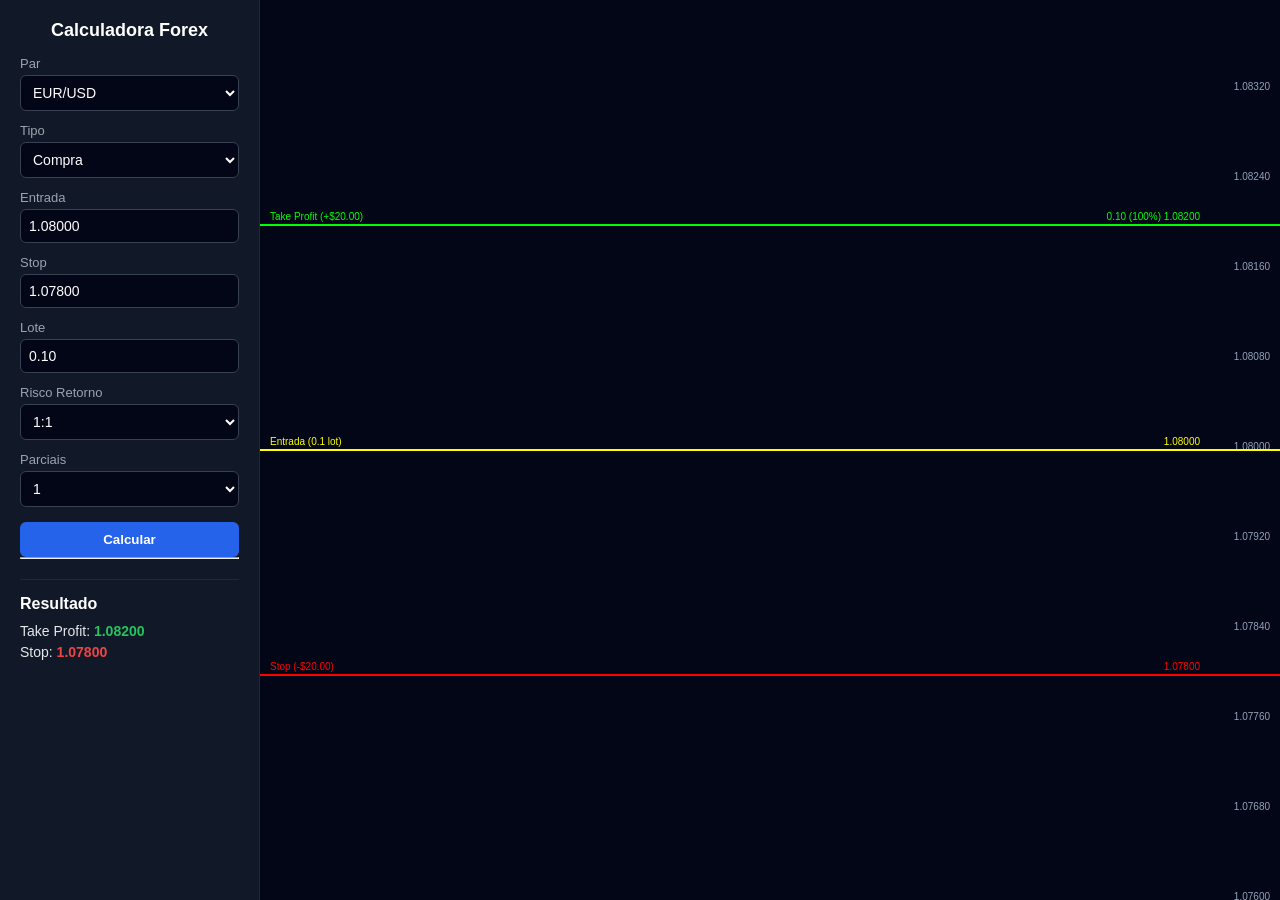
==== index.html @ 3d3c3da0 "Add files via upload" ====
<!DOCTYPE html>
<html lang="pt-BR">

<head>
<meta charset="UTF-8">
<title>Forex OCO Tool</title>
<link rel="stylesheet" href="style.css">
</head>

<body>

<div class="painel">

<h2>Calculadora Forex</h2>

<label>Par</label>

<select id="par">

<option value="EURUSD">EUR/USD</option>
<option value="GBPUSD">GBP/USD</option>
<option value="USDJPY">USD/JPY</option>
<option value="AUDUSD">AUD/USD</option>
<option value="USDCAD">USD/CAD</option>
<option value="USDCHF">USD/CHF</option>
<option value="NZDUSD">NZD/USD</option>

</select>

<label>Tipo</label>

<select id="tipo">
<option value="compra">Compra</option>
<option value="venda">Venda</option>
</select>

<label>Entrada</label>
<input type="number" step="0.00001" id="entrada" value="1.08000">

<label>Stop</label>
<input type="number" step="0.00001" id="stop" value="1.07800">

<label>Lote</label>
<input type="number" step="0.01" id="lote" value="0.10">

<label>Risco Retorno</label>

<select id="rr">
<option value="1">1:1</option>
<option value="2">2:1</option>
<option value="3">3:1</option>
</select>

<label>Parciais</label>

<select id="parciais">
<option value="1">1</option>
<option value="2">2</option>
<option value="3">3</option>
<option value="4">4</option>
</select>

<button onclick="calcular()">Calcular</button>

<hr>

<h3>Resultado</h3>

<p>Take Profit: <span id="resultadoTP"></span></p>
<p>Stop: <span id="resultadoStop"></span></p>

</div>

<canvas id="grafico"></canvas>

<script src="script.js"></script>

</body>
</html>
---- style.css ----
/* RESET */

*{
margin:0;
padding:0;
box-sizing:border-box;
font-family:Arial, Helvetica, sans-serif;
}


/* BODY */

body{
background:#0f172a;
color:white;
display:flex;
height:100vh;
overflow:hidden;
}


/* PAINEL LATERAL */

.painel{
width:260px;
background:#111827;
padding:20px;
overflow-y:auto;
border-right:1px solid #1f2937;
}


/* TITULO */

.painel h2{
margin-bottom:15px;
font-size:18px;
text-align:center;
}


/* LABEL */

label{
display:block;
margin-top:12px;
font-size:13px;
color:#9ca3af;
}


/* INPUT E SELECT */

input,
select{
width:100%;
padding:8px;
margin-top:4px;
border-radius:6px;
border:1px solid #374151;
background:#020617;
color:white;
font-size:14px;
}


/* BOTÃO */

button{
width:100%;
margin-top:15px;
padding:10px;
border:none;
border-radius:6px;
background:#2563eb;
color:white;
font-weight:bold;
cursor:pointer;
transition:0.2s;
}

button:hover{
background:#1d4ed8;
}


/* RESULTADO */

h3{
margin-top:20px;
margin-bottom:10px;
font-size:16px;
border-top:1px solid #1f2937;
padding-top:15px;
}


p{
font-size:14px;
margin-top:5px;
color:#e5e7eb;
}


#resultadoTP{
color:#22c55e;
font-weight:bold;
}

#resultadoStop{
color:#ef4444;
font-weight:bold;
}


/* GRAFICO */

canvas{
flex:1;
background:#020617;
cursor:pointer;
}
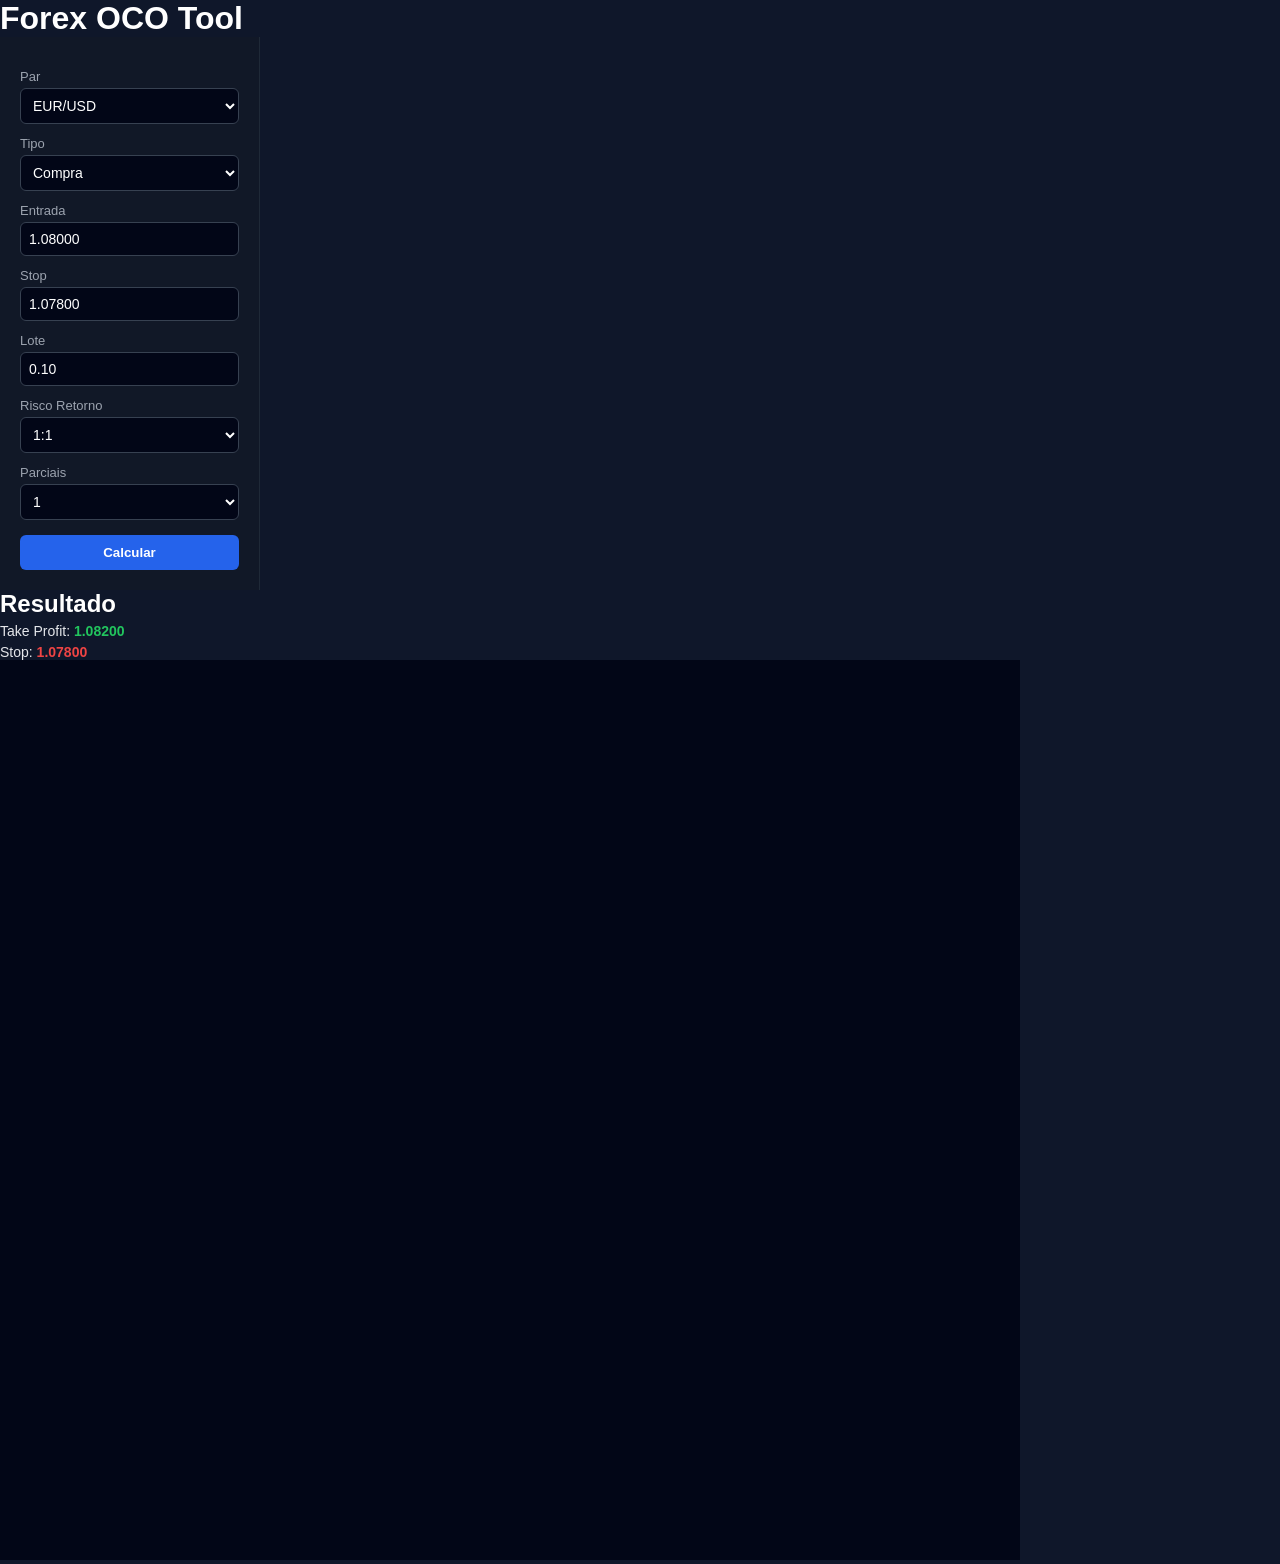
==== commit 95ebb661: "Update index.html" ====
--- a/index.html
+++ b/index.html
@@ -3,20 +3,25 @@
 
 <head>
 <meta charset="UTF-8">
+<meta name="viewport" content="width=device-width, initial-scale=1.0">
 <title>Forex OCO Tool</title>
+
 <link rel="stylesheet" href="style.css">
 </head>
 
 <body>
 
+<div class="app">
+
+<header>
+<h1>Forex OCO Tool</h1>
+</header>
+
+
 <div class="painel">
 
-<h2>Calculadora Forex</h2>
-
 <label>Par</label>
-
 <select id="par">
-
 <option value="EURUSD">EUR/USD</option>
 <option value="GBPUSD">GBP/USD</option>
 <option value="USDJPY">USD/JPY</option>
@@ -24,35 +29,37 @@
 <option value="USDCAD">USD/CAD</option>
 <option value="USDCHF">USD/CHF</option>
 <option value="NZDUSD">NZD/USD</option>
-
 </select>
 
+
 <label>Tipo</label>
-
 <select id="tipo">
 <option value="compra">Compra</option>
 <option value="venda">Venda</option>
 </select>
 
+
 <label>Entrada</label>
 <input type="number" step="0.00001" id="entrada" value="1.08000">
+
 
 <label>Stop</label>
 <input type="number" step="0.00001" id="stop" value="1.07800">
 
+
 <label>Lote</label>
 <input type="number" step="0.01" id="lote" value="0.10">
 
+
 <label>Risco Retorno</label>
-
 <select id="rr">
 <option value="1">1:1</option>
 <option value="2">2:1</option>
 <option value="3">3:1</option>
 </select>
 
+
 <label>Parciais</label>
-
 <select id="parciais">
 <option value="1">1</option>
 <option value="2">2</option>
@@ -62,18 +69,24 @@
 
 <button onclick="calcular()">Calcular</button>
 
-<hr>
+</div>
 
-<h3>Resultado</h3>
 
-<p>Take Profit: <span id="resultadoTP"></span></p>
-<p>Stop: <span id="resultadoStop"></span></p>
+<div class="resultado">
+
+<h2>Resultado</h2>
+
+<p>Take Profit: <span id="resultadoTP">-</span></p>
+<p>Stop: <span id="resultadoStop">-</span></p>
 
 </div>
 
+
 <canvas id="grafico"></canvas>
+
+</div>
 
 <script src="script.js"></script>
 
 </body>
-</html>+</html>
--- a/style.css
+++ b/style.css
@@ -119,4 +119,40 @@
 flex:1;
 background:#020617;
 cursor:pointer;
-}+
+}
+
+/* MOBILE */
+
+@media (max-width: 768px){
+
+body{
+flex-direction:column;
+overflow:auto;
+}
+
+/* painel vira topo */
+
+.painel{
+width:100%;
+border-right:none;
+border-bottom:1px solid #1f2937;
+}
+
+/* grafico ocupa largura */
+
+canvas{
+width:100%;
+height:500px;
+}
+
+/* inputs maiores para dedo */
+
+input,
+select,
+button{
+font-size:16px;
+padding:12px;
+}
+
+}
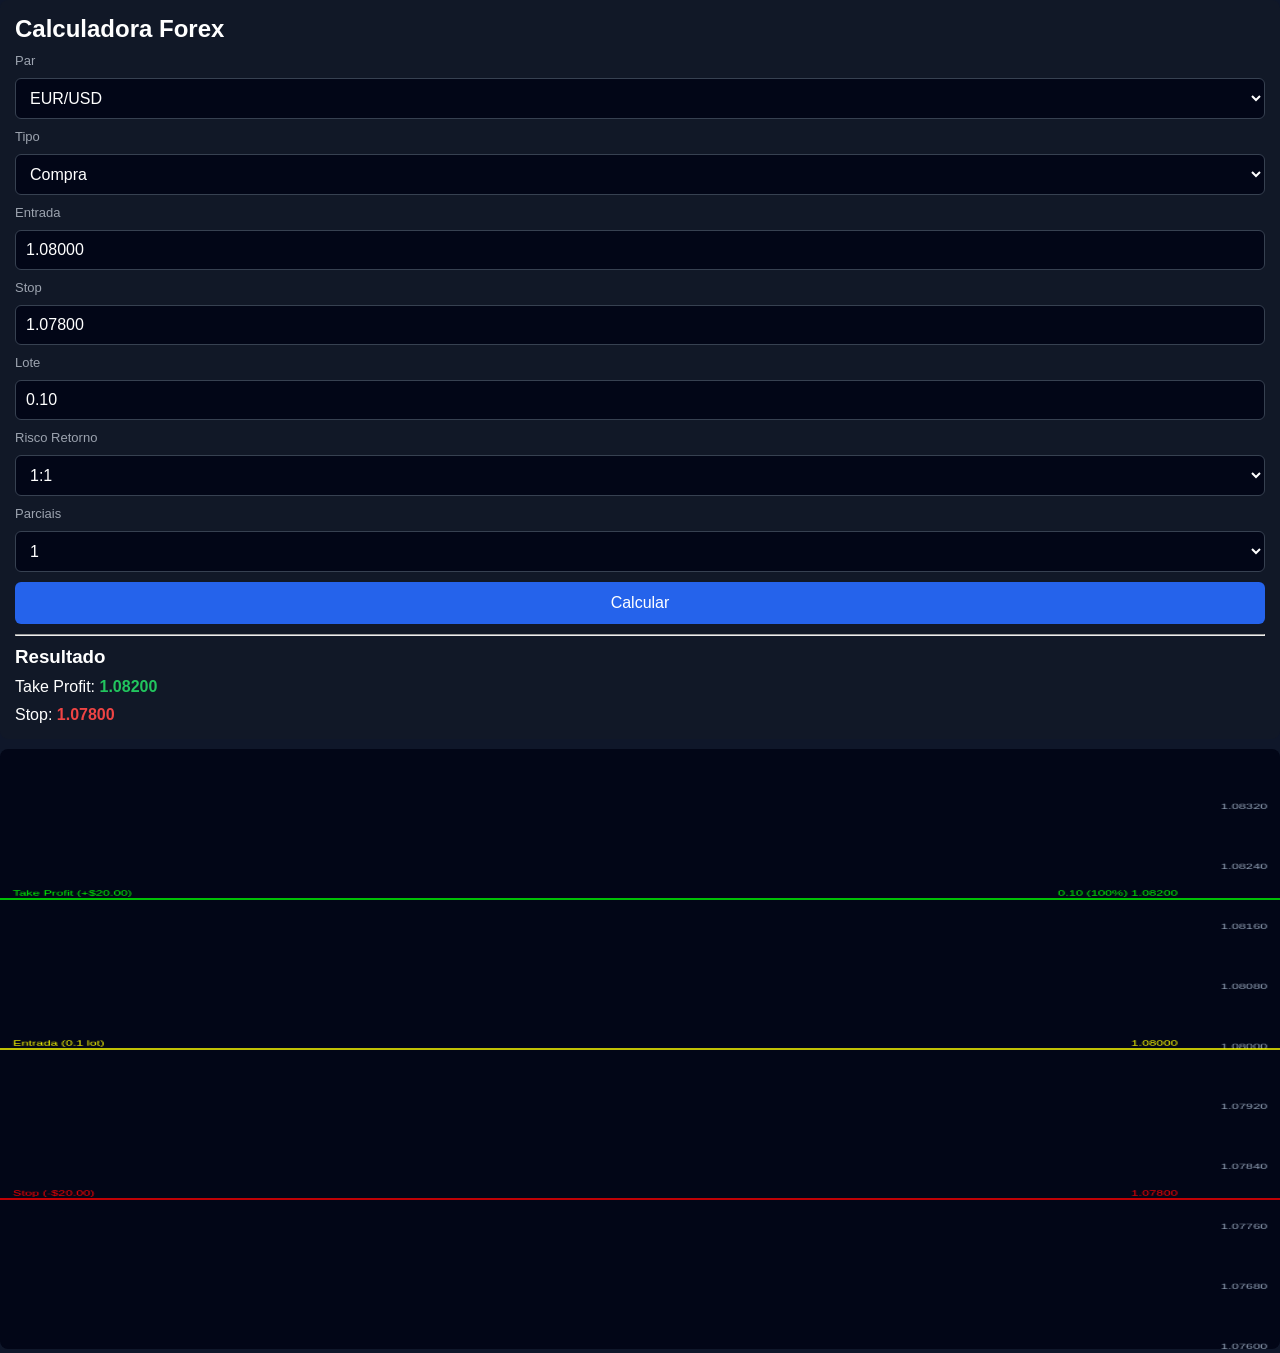
==== commit 9e237937: "Update index.html" ====
--- a/index.html
+++ b/index.html
@@ -5,22 +5,19 @@
 <meta charset="UTF-8">
 <meta name="viewport" content="width=device-width, initial-scale=1.0">
 <title>Forex OCO Tool</title>
-
 <link rel="stylesheet" href="style.css">
 </head>
 
 <body>
 
-<div class="app">
-
-<header>
-<h1>Forex OCO Tool</h1>
-</header>
-
+<div class="container">
 
 <div class="painel">
 
+<h2>Calculadora Forex</h2>
+
 <label>Par</label>
+
 <select id="par">
 <option value="EURUSD">EUR/USD</option>
 <option value="GBPUSD">GBP/USD</option>
@@ -31,35 +28,32 @@
 <option value="NZDUSD">NZD/USD</option>
 </select>
 
+<label>Tipo</label>
 
-<label>Tipo</label>
 <select id="tipo">
 <option value="compra">Compra</option>
 <option value="venda">Venda</option>
 </select>
 
-
 <label>Entrada</label>
 <input type="number" step="0.00001" id="entrada" value="1.08000">
-
 
 <label>Stop</label>
 <input type="number" step="0.00001" id="stop" value="1.07800">
 
-
 <label>Lote</label>
 <input type="number" step="0.01" id="lote" value="0.10">
 
+<label>Risco Retorno</label>
 
-<label>Risco Retorno</label>
 <select id="rr">
 <option value="1">1:1</option>
 <option value="2">2:1</option>
 <option value="3">3:1</option>
 </select>
 
+<label>Parciais</label>
 
-<label>Parciais</label>
 <select id="parciais">
 <option value="1">1</option>
 <option value="2">2</option>
@@ -69,18 +63,14 @@
 
 <button onclick="calcular()">Calcular</button>
 
-</div>
+<hr>
 
+<h3>Resultado</h3>
 
-<div class="resultado">
-
-<h2>Resultado</h2>
-
-<p>Take Profit: <span id="resultadoTP">-</span></p>
-<p>Stop: <span id="resultadoStop">-</span></p>
+<p>Take Profit: <span id="resultadoTP"></span></p>
+<p>Stop: <span id="resultadoStop"></span></p>
 
 </div>
-
 
 <canvas id="grafico"></canvas>
 
--- a/style.css
+++ b/style.css
@@ -1,106 +1,84 @@
-/* RESET */
-
 *{
 margin:0;
 padding:0;
 box-sizing:border-box;
-font-family:Arial, Helvetica, sans-serif;
+font-family:Arial;
 }
-
-
-/* BODY */
 
 body{
 background:#0f172a;
 color:white;
-display:flex;
-height:100vh;
-overflow:hidden;
 }
 
+.app{
+width:100%;
+max-width:1200px;
+margin:auto;
+padding:10px;
+}
 
-/* PAINEL LATERAL */
+header{
+text-align:center;
+margin-bottom:10px;
+}
+
+h1{
+font-size:22px;
+}
+
+/* painel */
 
 .painel{
-width:260px;
+display:flex;
+flex-direction:column;
+gap:10px;
 background:#111827;
-padding:20px;
-overflow-y:auto;
-border-right:1px solid #1f2937;
+padding:15px;
+border-radius:8px;
+margin-bottom:10px;
 }
 
-
-/* TITULO */
-
-.painel h2{
-margin-bottom:15px;
-font-size:18px;
-text-align:center;
-}
-
-
-/* LABEL */
-
 label{
-display:block;
-margin-top:12px;
 font-size:13px;
 color:#9ca3af;
 }
 
-
-/* INPUT E SELECT */
-
-input,
-select{
+input,select{
 width:100%;
-padding:8px;
-margin-top:4px;
+padding:10px;
 border-radius:6px;
 border:1px solid #374151;
 background:#020617;
 color:white;
-font-size:14px;
+font-size:16px;
 }
 
-
-/* BOTÃO */
-
 button{
-width:100%;
-margin-top:15px;
-padding:10px;
+padding:12px;
+background:#2563eb;
 border:none;
 border-radius:6px;
-background:#2563eb;
 color:white;
-font-weight:bold;
+font-size:16px;
 cursor:pointer;
-transition:0.2s;
 }
 
 button:hover{
 background:#1d4ed8;
 }
 
+/* resultado */
 
-/* RESULTADO */
-
-h3{
-margin-top:20px;
+.resultado{
+background:#111827;
+padding:15px;
+border-radius:8px;
 margin-bottom:10px;
-font-size:16px;
-border-top:1px solid #1f2937;
-padding-top:15px;
 }
 
-
-p{
-font-size:14px;
+.resultado p{
 margin-top:5px;
-color:#e5e7eb;
 }
-
 
 #resultadoTP{
 color:#22c55e;
@@ -112,47 +90,42 @@
 font-weight:bold;
 }
 
-
-/* GRAFICO */
-
-canvas{
-flex:1;
-background:#020617;
-cursor:pointer;
-
-}
-
-/* MOBILE */
-
-@media (max-width: 768px){
-
-body{
-flex-direction:column;
-overflow:auto;
-}
-
-/* painel vira topo */
-
-.painel{
-width:100%;
-border-right:none;
-border-bottom:1px solid #1f2937;
-}
-
-/* grafico ocupa largura */
+/* grafico */
 
 canvas{
 width:100%;
-height:500px;
+height:400px;
+background:#020617;
+border-radius:8px;
 }
 
-/* inputs maiores para dedo */
+/* desktop */
 
-input,
-select,
-button{
-font-size:16px;
-padding:12px;
+@media(min-width:900px){
+
+.app{
+display:grid;
+grid-template-columns:300px 1fr;
+grid-template-rows:auto auto;
+gap:15px;
+}
+
+header{
+grid-column:1/3;
+}
+
+.painel{
+grid-column:1;
+}
+
+.resultado{
+grid-column:1;
+}
+
+canvas{
+grid-column:2;
+grid-row:2;
+height:600px;
 }
 
 }
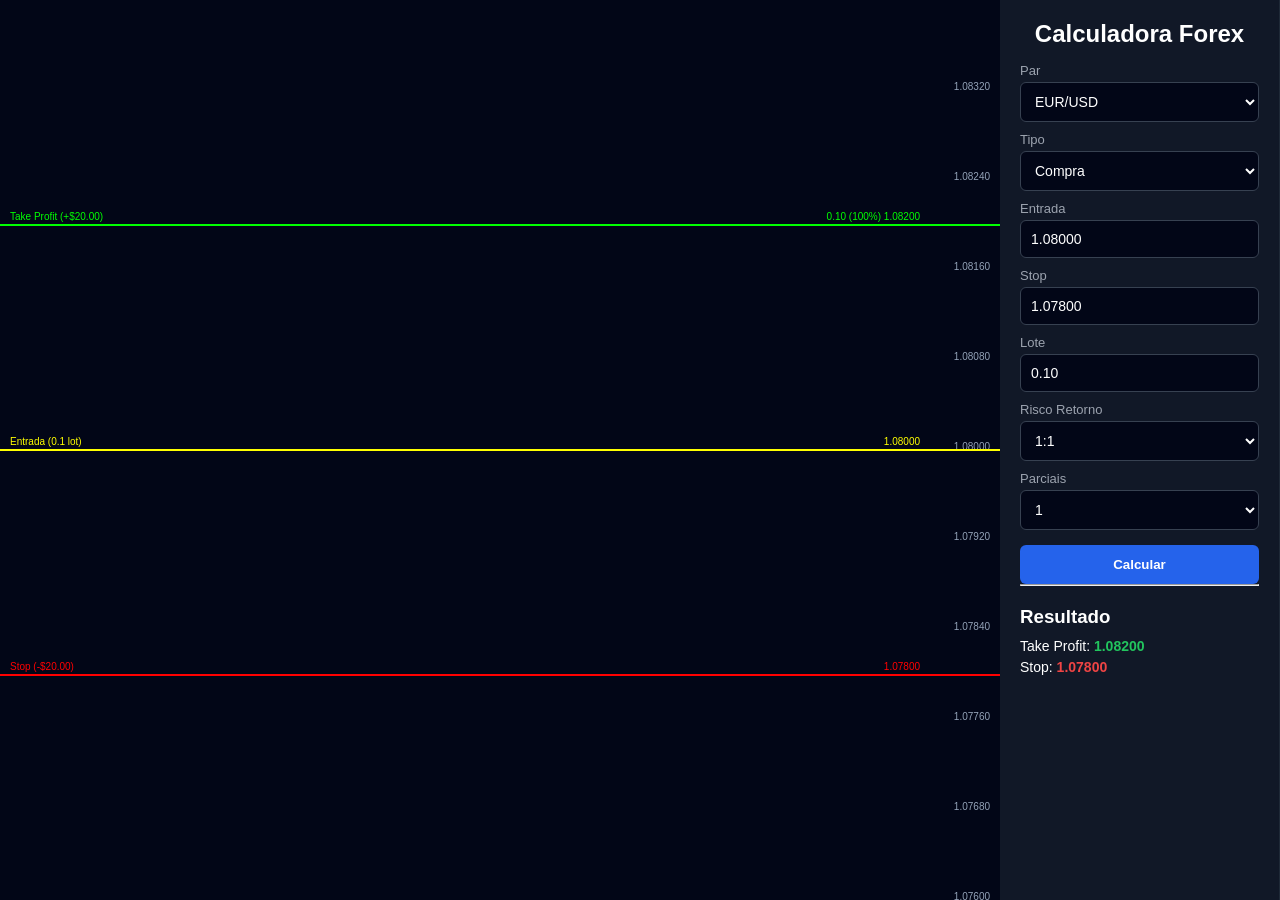
==== commit 189ed8d9: "Update index.html" ====
--- a/index.html
+++ b/index.html
@@ -11,6 +11,8 @@
 <body>
 
 <div class="container">
+
+<canvas id="grafico"></canvas>   
 
 <div class="painel">
 
@@ -72,7 +74,6 @@
 
 </div>
 
-<canvas id="grafico"></canvas>
 
 </div>
 
--- a/style.css
+++ b/style.css
@@ -2,7 +2,7 @@
 margin:0;
 padding:0;
 box-sizing:border-box;
-font-family:Arial;
+font-family:Arial, Helvetica, sans-serif;
 }
 
 body{
@@ -10,56 +10,64 @@
 color:white;
 }
 
-.app{
-width:100%;
-max-width:1200px;
-margin:auto;
-padding:10px;
-}
+/* container principal */
 
-header{
-text-align:center;
-margin-bottom:10px;
-}
-
-h1{
-font-size:22px;
+.container{
+display:flex;
+height:100vh;
 }
 
 /* painel */
 
 .painel{
-display:flex;
-flex-direction:column;
-gap:10px;
+width:280px;
 background:#111827;
-padding:15px;
-border-radius:8px;
-margin-bottom:10px;
+padding:20px;
+overflow-y:auto;
+border-right:1px solid #1f2937;
 }
 
+/* titulo */
+
+.painel h2{
+margin-bottom:15px;
+text-align:center;
+}
+
+/* labels */
+
 label{
+display:block;
+margin-top:10px;
 font-size:13px;
 color:#9ca3af;
 }
 
-input,select{
+/* inputs */
+
+input,
+select{
 width:100%;
 padding:10px;
+margin-top:4px;
 border-radius:6px;
 border:1px solid #374151;
 background:#020617;
 color:white;
-font-size:16px;
+font-size:14px;
 }
 
+/* botão */
+
 button{
+width:100%;
+margin-top:15px;
 padding:12px;
-background:#2563eb;
 border:none;
 border-radius:6px;
+background:#2563eb;
 color:white;
-font-size:16px;
+font-weight:bold;
 cursor:pointer;
 }
 
@@ -69,14 +77,13 @@
 
 /* resultado */
 
-.resultado{
-background:#111827;
-padding:15px;
-border-radius:8px;
+h3{
+margin-top:20px;
 margin-bottom:10px;
 }
 
-.resultado p{
+p{
+font-size:14px;
 margin-top:5px;
 }
 
@@ -93,39 +100,35 @@
 /* grafico */
 
 canvas{
-width:100%;
-height:400px;
+flex:1;
 background:#020617;
-border-radius:8px;
 }
 
-/* desktop */
+/* MOBILE */
 
-@media(min-width:900px){
+@media (max-width:768px){
 
-.app{
-display:grid;
-grid-template-columns:300px 1fr;
-grid-template-rows:auto auto;
-gap:15px;
-}
-
-header{
-grid-column:1/3;
+.container{
+flex-direction:column;
+height:auto;
 }
 
 .painel{
-grid-column:1;
-}
-
-.resultado{
-grid-column:1;
+width:100%;
+border-right:none;
+border-bottom:1px solid #1f2937;
 }
 
 canvas{
-grid-column:2;
-grid-row:2;
-height:600px;
+width:100%;
+height:450px;
+}
+
+input,
+select,
+button{
+font-size:16px;
+padding:12px;
 }
 
 }
